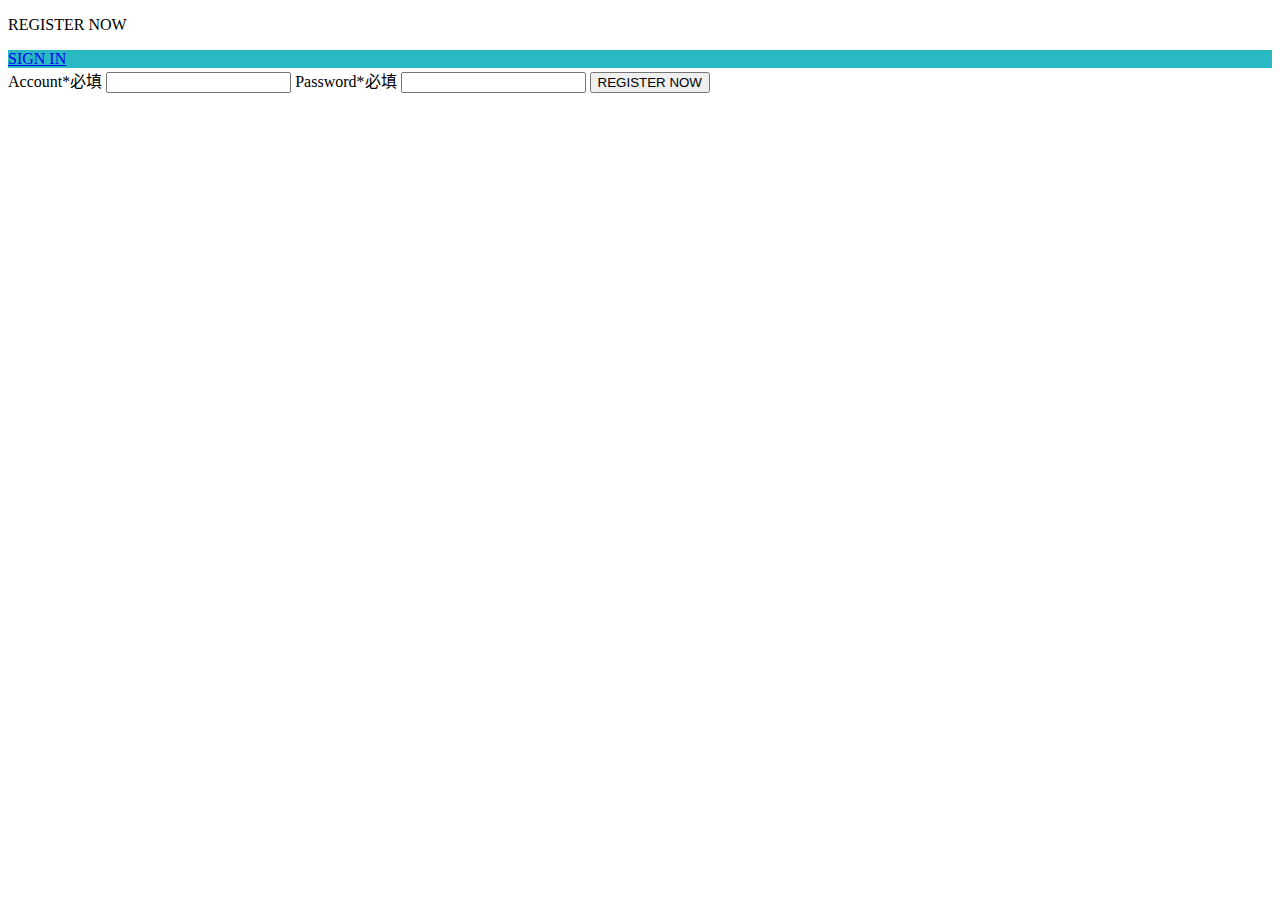
==== html/register.html @ 6586bea6 "html" ====
<!DOCTYPE html>
<html lang="zh-CN">
<head>
    <meta charset="UTF-8">
    <meta http-equiv="X-UA-Compatible" content="IE=edge">
    <meta name="viewport" content="width=device-width, initial-scale=1.0">
    <link rel="stylesheet" href="css/register.css">
    <title>Document</title>
</head>
<body>
    <div id="login">
        <div class="bg">
            <div id="sign"><p>REGISTER NOW</p></div>
            <div id="register" style="background-color: #29B9C2;"><a href="index.html">SIGN IN</a></div>
        </div>
        <form action="#" method="post" id="form">
            <label for="account" id="a_label">Account*必填</label>
            <input type="text" id="account" required="required" maxlength="20">
            <label for="password" id="p_label">Password*必填</label>
            <input type="password" id="password" required="required" maxlength="20">
            <input type="submit" id="submit" value="REGISTER NOW">
        </form>
    </div>
</body>
</html>
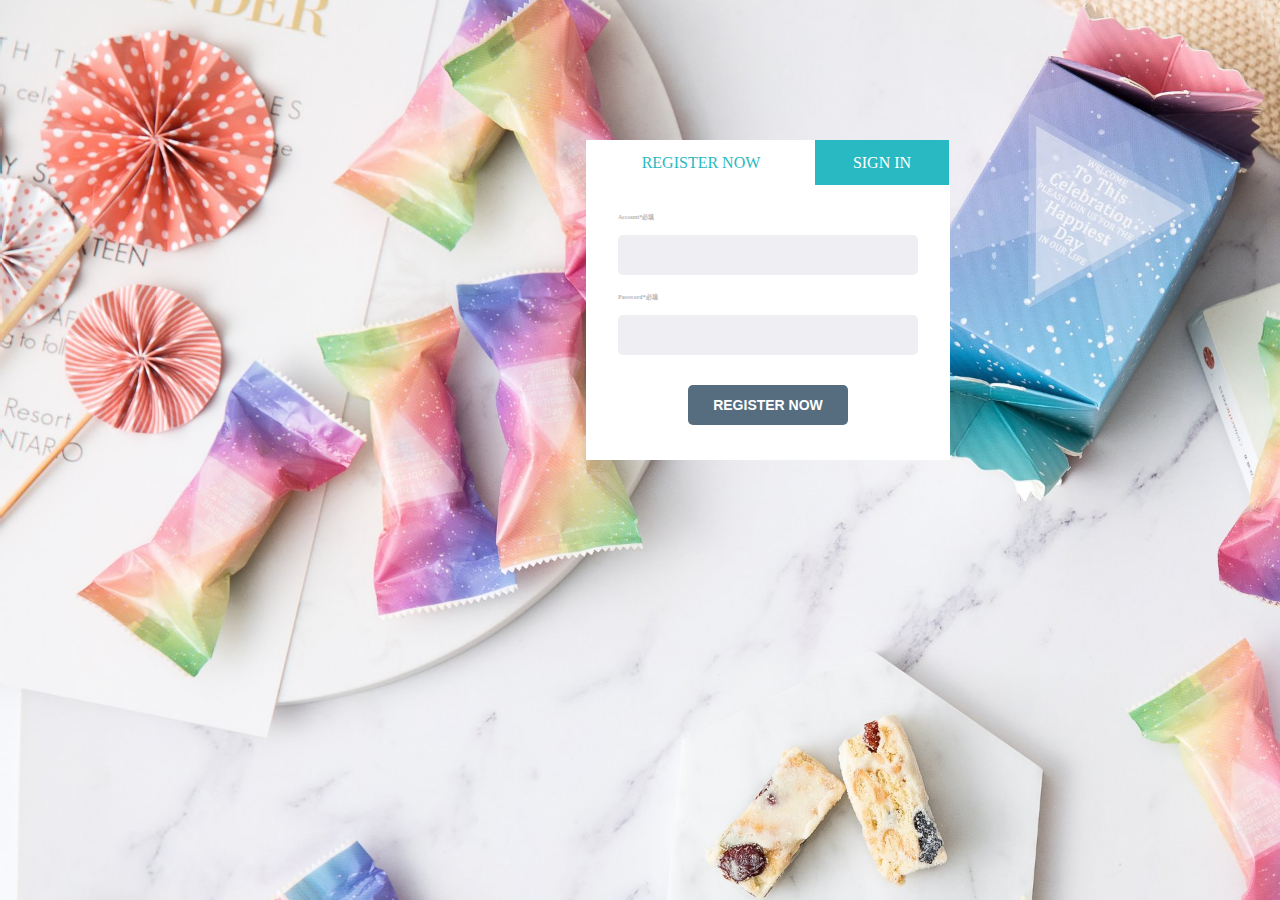
==== commit 8e34da84: "设置了自动居中" ====
--- a/html/register.html
+++ b/html/register.html
@@ -4,7 +4,7 @@
     <meta charset="UTF-8">
     <meta http-equiv="X-UA-Compatible" content="IE=edge">
     <meta name="viewport" content="width=device-width, initial-scale=1.0">
-    <link rel="stylesheet" href="css/register.css">
+    <link rel="stylesheet" href="../css/register.css">
     <title>Document</title>
 </head>
 <body>
--- a/css/register.css
+++ b/css/register.css
@@ -0,0 +1,154 @@
+* {
+    padding: 0;
+    margin: 0;
+    background-image: url(../img/login.png);
+}
+a {
+    text-decoration: none;
+}
+
+
+body {
+    position: absolute;
+    width: 364px;
+    height: 320px;
+    background-color:white;
+    margin-top: 140px;
+    margin-left: 586px;
+    /* margin: 140px auto; */
+}
+
+#login {
+    position: relative;
+    width: 364px;
+    height: 320px;
+    background-image: none;
+    background-color: #fff;
+}
+
+#form {
+    background-image: none;
+    background-color: #fff;
+}
+
+#sign {
+    display: inline-block;
+    width: 230px;
+    height: 45px;
+    background-color: #fff;
+    background-image: none;
+}
+
+#sign p {
+    display: inline-block;
+    text-align: center;
+    line-height: 45px;
+    width: 230px;
+    height: 45px;
+    background-color: #fff;
+    background-image: none;
+    color: #29B9C2;
+}
+
+#register{
+    display: inline-block;
+    width: 134px;
+    height: 45px;
+    margin-left: -5px;
+    background-image: none;
+}
+
+#register a {
+    display: inline-block;
+    text-align: center;
+    line-height: 45px;
+    width: 134px;
+    height: 45px;
+    background-color: #29B9C2;
+    color: #fff;
+    background-image: none;
+}
+
+#a_label {
+    display: block;
+    margin-left: 32px;
+    padding-bottom: 10px;
+    height: 40px;
+    line-height: 65px;
+    font-size: 6px;
+    font-weight: 700;
+    color: #B8B8B8;
+    background-color: #fff;
+    background-image: none;
+}
+#account{
+    display: block;
+    margin-left: 32px;
+    width: 290px;
+    height: 37px;
+    font-size: 22px;
+    font-weight: 300;
+    letter-spacing: 4px;
+    padding-top: 3px;
+    padding-left: 10px;
+    background-color: #EFEEF3;
+    background-image: none;
+    border: none;
+    outline: none;
+    border-radius: 5px;
+}
+
+#account:focus {
+    outline: medium solid #29B9C2;
+}
+
+#p_label {
+    display: block;
+    margin-left: 32px;
+    padding-bottom: 10px;
+    height: 30px;
+    line-height: 45px;
+    font-size: 6px;
+    font-weight: 700;
+    color: #B8B8B8;
+    background-color: #fff;
+    background-image: none;
+}
+#password {
+    display: block;
+    margin-left: 32px;
+    width: 290px;
+    height: 40px;
+    font-size: 22px;
+    letter-spacing: 4px;
+    padding-left: 10px;
+    background-color: #EFEEF3;
+    background-image: none; 
+    border: 0px;
+    outline: none;
+    border-radius: 5px;
+}
+
+#password:focus {
+    outline: medium solid #29B9C2;
+}
+
+#submit {
+    display: inline-block;
+    height: 40px;
+    width: 160px;
+    margin-top: 30px;
+    margin-left: 102px;
+    font-size: 14px;
+    color: #fff;
+    font-weight: 700;
+    background-color: #566D7F;
+    background-image: none;
+    border: 0px;
+    border-radius: 5px;
+}
+
+#submit:hover {
+    background-color: #29B9C2;
+}
+
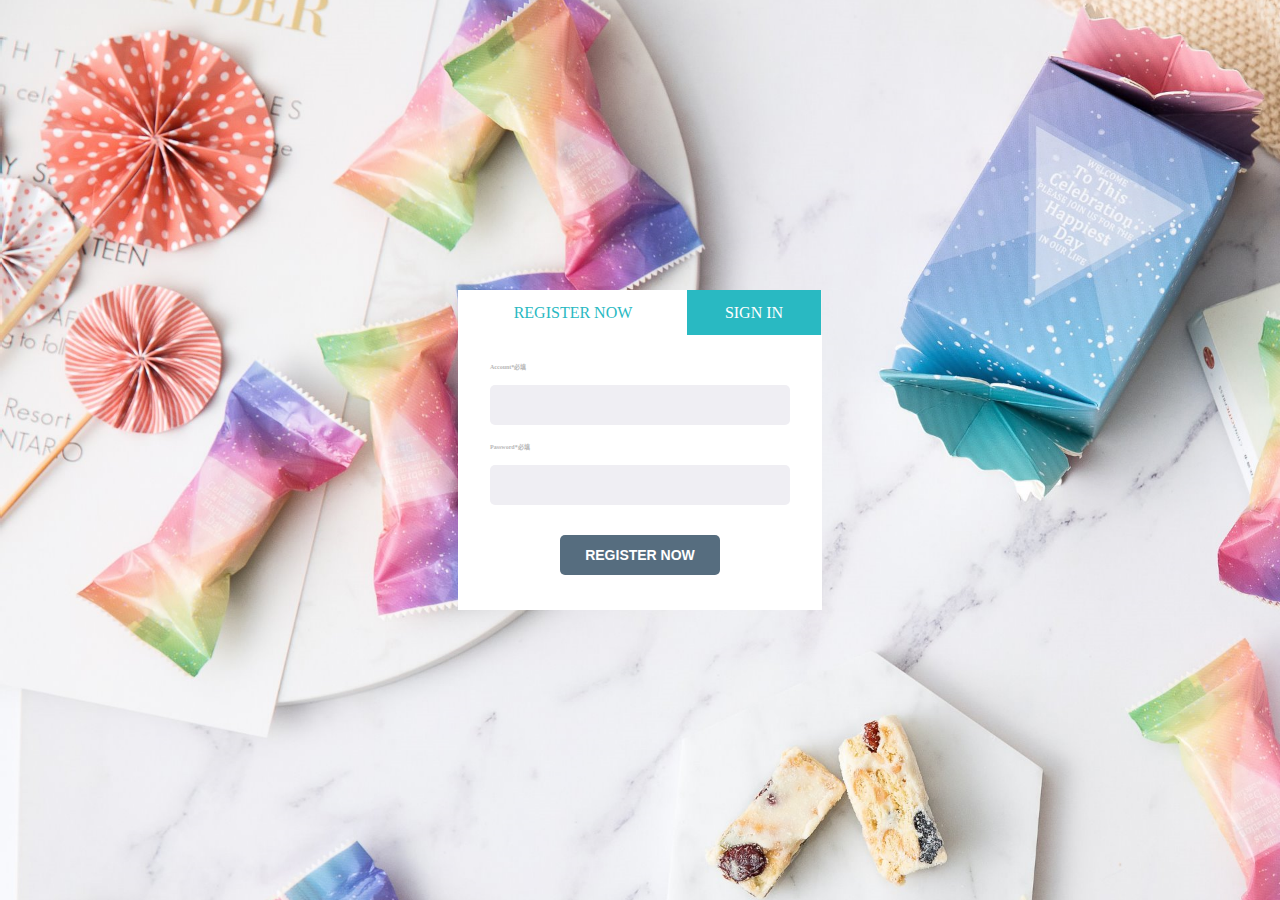
==== commit 5c7016e8: "加了几个文件" ====
--- a/html/register.html
+++ b/html/register.html
@@ -5,13 +5,13 @@
     <meta http-equiv="X-UA-Compatible" content="IE=edge">
     <meta name="viewport" content="width=device-width, initial-scale=1.0">
     <link rel="stylesheet" href="../css/register.css">
-    <title>Document</title>
+    <title>Welcome</title>
 </head>
 <body>
     <div id="login">
         <div class="bg">
             <div id="sign"><p>REGISTER NOW</p></div>
-            <div id="register" style="background-color: #29B9C2;"><a href="index.html">SIGN IN</a></div>
+            <div id="register" style="background-color: #29B9C2;"><a href="Login.html">SIGN IN</a></div>
         </div>
         <form action="#" method="post" id="form">
             <label for="account" id="a_label">Account*必填</label>
--- a/css/register.css
+++ b/css/register.css
@@ -8,20 +8,15 @@
 }
 
 
-body {
+#login {
     position: absolute;
     width: 364px;
     height: 320px;
-    background-color:white;
-    margin-top: 140px;
-    margin-left: 586px;
-    /* margin: 140px auto; */
-}
-
-#login {
-    position: relative;
-    width: 364px;
-    height: 320px;
+    top: 0;
+    left: 0;
+    right: 0;
+    bottom: 0;
+    margin: auto;
     background-image: none;
     background-color: #fff;
 }
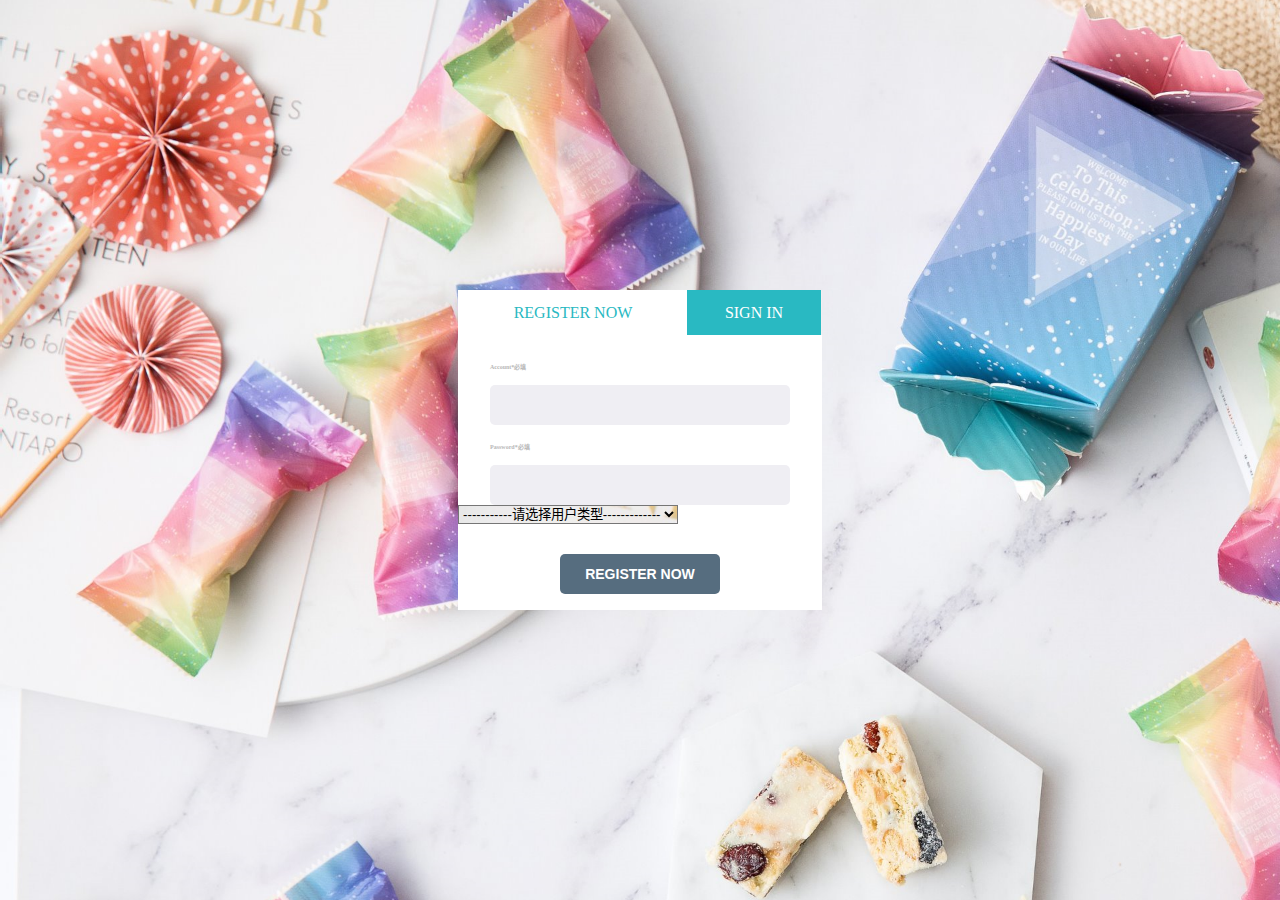
==== commit 8dc1b067: "给注册增加了用户类型" ====
--- a/html/register.html
+++ b/html/register.html
@@ -18,6 +18,14 @@
             <input type="text" id="account" required="required" maxlength="20">
             <label for="password" id="p_label">Password*必填</label>
             <input type="password" id="password" required="required" maxlength="20">
+            <!-- 改的起点 -->
+            <select name="type" id="type" >
+                <option value="0" selected="selected">-----------请选择用户类型-------------</option>
+                <option value="1">-----------------管理员----------------</option>
+                <option value="2">------------------商家------------------</option>
+                <option value="3">-----------------消费者----------------</option>
+            </select>
+            <!-- 改的终点 -->
             <input type="submit" id="submit" value="REGISTER NOW">
         </form>
     </div>
